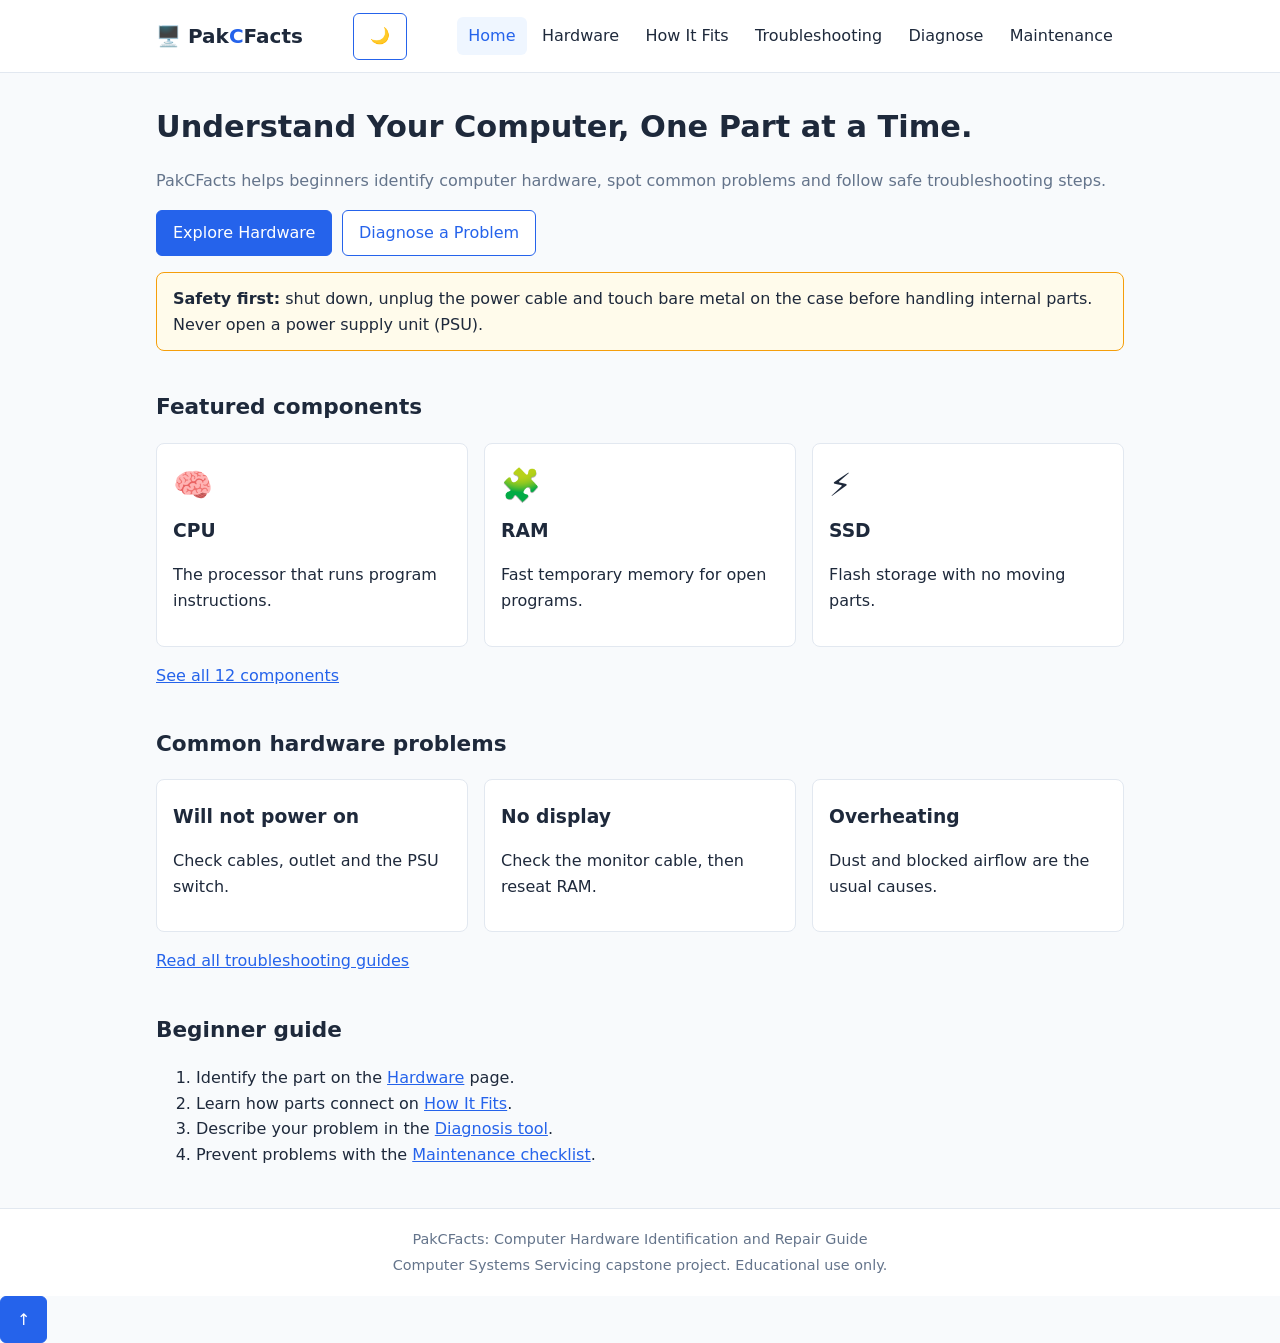
==== index.html @ eb408b49 "Add files via upload" ====
<!DOCTYPE html> 
<html lang="en">
<head>
  <meta charset="UTF-8">
  <meta name="viewport" content="width=device-width, initial-scale=1">
  <title>Home | PakCFacts</title>
  <link rel="stylesheet" href="style.css">
</head>
<body>

  <!-- ===== Header and menu (same on every page; edit all six files to change it) ===== -->
  <header>
    <div class="header-inner">
      <a class="logo" href="index.html" aria-label="PakCFacts home">🖥️ Pak<span>C</span>Facts</a>
      <button id="menuButton" class="outline" aria-expanded="false" aria-controls="nav">Menu</button>
      <button id="themeToggle" class="outline" aria-label="Toggle dark mode" aria-pressed="false">🌙</button>
      <nav id="nav" aria-label="Main">
        <ul>
          <li><a href="index.html" aria-current="page">Home</a></li>
          <li><a href="hardware.html">Hardware</a></li>
          <li><a href="components.html">How It Fits</a></li>
          <li><a href="troubleshooting.html">Troubleshooting</a></li>
          <li><a href="diagnostics.html">Diagnose</a></li>
          <li><a href="maintenance.html">Maintenance</a></li>
        </ul>
      </nav>
    </div>
  </header>

  <!-- ===== Page content ===== -->
  <main>
    <h1>Understand Your Computer, One Part at a Time.</h1>
    <p class="subtitle">PakCFacts helps beginners identify computer hardware, spot common problems and follow safe troubleshooting steps.</p>

    <div class="row">
      <a class="btn" href="hardware.html">Explore Hardware</a>
      <a class="btn outline" href="diagnostics.html">Diagnose a Problem</a>
    </div>

    <div class="safety-note" role="note">
      <b>Safety first:</b> shut down, unplug the power cable and touch bare metal on the case before handling internal parts. Never open a power supply unit (PSU).
    </div>

    <h2>Featured components</h2>
    <div class="grid">
      <div class="card">
        <div class="icon" aria-hidden="true">🧠</div>
        <h3>CPU</h3>
        <p>The processor that runs program instructions.</p>
      </div>
      <div class="card">
        <div class="icon" aria-hidden="true">🧩</div>
        <h3>RAM</h3>
        <p>Fast temporary memory for open programs.</p>
      </div>
      <div class="card">
        <div class="icon" aria-hidden="true">⚡</div>
        <h3>SSD</h3>
        <p>Flash storage with no moving parts.</p>
      </div>
    </div>
    <p><a href="hardware.html">See all 12 components</a></p>

    <h2>Common hardware problems</h2>
    <div class="grid">
      <div class="card">
        <h3>Will not power on</h3>
        <p>Check cables, outlet and the PSU switch.</p>
      </div>
      <div class="card">
        <h3>No display</h3>
        <p>Check the monitor cable, then reseat RAM.</p>
      </div>
      <div class="card">
        <h3>Overheating</h3>
        <p>Dust and blocked airflow are the usual causes.</p>
      </div>
    </div>
    <p><a href="troubleshooting.html">Read all troubleshooting guides</a></p>

    <h2>Beginner guide</h2>
    <ol>
      <li>Identify the part on the <a href="hardware.html">Hardware</a> page.</li>
      <li>Learn how parts connect on <a href="components.html">How It Fits</a>.</li>
      <li>Describe your problem in the <a href="diagnostics.html">Diagnosis tool</a>.</li>
      <li>Prevent problems with the <a href="maintenance.html">Maintenance checklist</a>.</li>
    </ol>
  </main>

  <!-- ===== Footer (same on every page) ===== -->
  <footer>
    <p>PakCFacts: Computer Hardware Identification and Repair Guide</p>
    <p>Computer Systems Servicing capstone project. Educational use only.</p>
  </footer>

  <script src="script.js"></script>
  <button id="backToTop" aria-label="Back to top">↑</button>
</body>
</html>
---- style.css ----
/* ==========================================================================
   PakCFacts styles

   Contents
     1. Colors (change the look of the whole site here)
     2. Page basics
     3. Header and navigation
     4. Headings and text
     5. Cards and grids
     6. Buttons
     7. Forms
     8. Tables
     9. Checklist, progress bar and expandable guides
    10. Diagram
    11. Footer
    12. Small screens (phones)
    */


/* ---------- 1. Colors ---------- */
:root {
  --text:           #1E293B;   /* main text */
  --text-muted:     #64748B;   /* gray text: subtitles, notes */
  --accent:         #2563EB;   /* blue: links, buttons, highlights */
  --accent-light:   #EFF6FF;   /* pale blue: hovered menu item */
  --page-bg:        #F8FAFC;   /* page background */
  --white:          #FFFFFF;   /* cards, header, footer */
  --border:         #E2E8F0;   /* thin gray lines */
  --warning-bg:     #FFFBEB;   /* safety note background */
  --warning-border: #F59E0B;   /* safety note border */
}

/* Dark mode colors - activated when <html class="dark-mode"> */
html.dark-mode {
  --text:           #F1F5F9;
  --text-muted:     #94A3B8;
  --accent:         #60A5FA;
  --accent-light:   #1E3A5F;
  --page-bg:        #0F172A;
  --white:          #1E293B;
  --border:         #334155;
  --warning-bg:     #451A03;
  --warning-border: #FBBF24;
}


/* ---------- 2. Page basics ---------- */
* {
  box-sizing: border-box;      /* padding and borders stay inside the set width */
}

body {
  margin: 0;
  font: 16px/1.6 system-ui, -apple-system, "Segoe UI", sans-serif;
  color: var(--text);
  background: var(--page-bg);
}

a {
  color: var(--accent);
}

/* Visible outline when moving around with the keyboard */
:focus-visible {
  outline: 3px solid var(--accent);
  outline-offset: 2px;
}

/* Keeps the page content centered and not too wide */
.header-inner,
main {
  max-width: 1000px;
  margin: auto;
  padding: 0.8rem 1rem;
}

main {
  padding: 1.5rem 1rem;
}


/* ---------- 3. Header and navigation ---------- */
header {
  background: var(--white);
  border-bottom: 1px solid var(--border);
}

.header-inner {
  display: flex;
  justify-content: space-between;
  align-items: center;
  flex-wrap: wrap;
  gap: 0.5rem;
}

.logo {
  font-weight: 700;
  font-size: 1.25rem;
  text-decoration: none;
  color: var(--text);
}

.logo span {                    /* the blue "C" in PakCFacts */
  color: var(--accent);
}

nav ul {
  list-style: none;
  display: flex;
  flex-wrap: wrap;
  gap: 0.25rem;
  margin: 0;
  padding: 0;
}

nav a {
  display: block;
  padding: 0.4rem 0.7rem;
  border-radius: 6px;
  text-decoration: none;
  color: var(--text);
}

/* Hovered link, and the link for the page you are on */
nav a:hover,
nav a[aria-current] {
  background: var(--accent-light);
  color: var(--accent);
}

/* The Menu button is only shown on phones (see section 12) */
#menuButton {
  display: none;
}


/* ---------- 4. Headings and text ---------- */
h1 {
  font-size: 1.9rem;
  margin: 0.2em 0;
}

h2 {
  font-size: 1.35rem;
  margin-top: 1.8em;
}

h3 {
  margin: 0.3em 0;
}

.subtitle,
.muted {
  color: var(--text-muted);
}

/* Yellow "Safety first" box */
.safety-note {
  background: var(--warning-bg);
  border: 1px solid var(--warning-border);
  border-radius: 8px;
  padding: 0.8rem 1rem;
  margin: 1rem 0;
}

/* A horizontal line of items, such as buttons or search controls */
.row {
  display: flex;
  flex-wrap: wrap;
  align-items: center;
  gap: 0.6rem;
  margin: 1rem 0;
}

.icon {
  font-size: 2rem;
}


/* ---------- 5. Cards and grids ---------- */
.card {
  background: var(--white);
  border: 1px solid var(--border);
  border-radius: 8px;
  padding: 1rem;
  margin: 0.8rem 0;
}

.card h2 {
  font-size: 1.15rem;
  margin: 0.3em 0;
}

/* Cards in columns that wrap automatically (min width 280px each) */
.grid {
  display: grid;
  grid-template-columns: repeat(auto-fill, minmax(280px, 1fr));
  gap: 1rem;
}

.grid .card {
  margin: 0;                    /* the grid gap already spaces the cards */
}


/* ---------- 6. Buttons ---------- */
/* Works for <button> elements and for links styled with class="btn" */
.btn,
button {
  display: inline-block;
  background: var(--accent);
  color: var(--white);
  border: 1px solid var(--accent);
  border-radius: 6px;
  padding: 0.6rem 1rem;
  font: inherit;
  text-decoration: none;
  cursor: pointer;
}

/* Add class="outline" for a white button with a blue border */
.btn.outline,
button.outline {
  background: var(--white);
  color: var(--accent);
}

button:disabled {
  opacity: 0.5;
  cursor: not-allowed;
}

/* Full-width answer buttons in the diagnosis tool */
.answer-button {
  display: block;
  width: 100%;
  margin: 0.5rem 0;
  text-align: left;
}


/* ---------- 7. Forms ---------- */
input[type=search],
select {
  padding: 0.55rem;
  border: 1px solid var(--border);
  border-radius: 6px;
  font: inherit;
}

input[type=search] {
  min-width: 240px;
}


/* ---------- 8. Tables ---------- */
table {
  border-collapse: collapse;
  background: var(--white);
  margin: 1rem 0;
  min-width: 480px;
}

th,
td {
  border: 1px solid var(--border);
  padding: 0.5rem 0.7rem;
  text-align: left;
}

caption {
  text-align: left;
  font-weight: 700;
  padding: 0.3rem 0;
}

/* Lets a wide table scroll sideways instead of stretching the page */
.table-scroll {
  overflow-x: auto;
}


/* ---------- 9. Checklist, progress bar and expandable guides ---------- */
.checklist-item {
  display: block;
  padding: 0.4rem 0;
}

.progress-bar {
  width: 100%;
}

details {
  margin: 0.6rem 0;
}

summary {
  cursor: pointer;
  font-weight: 600;
}


/* ---------- 10. Diagram (How It Fits page) ---------- */
.diagram {
  width: 100%;
  max-width: 640px;
  background: var(--white);
  border: 1px solid var(--border);
  border-radius: 8px;
}


/* ---------- 11. Footer ---------- */
footer {
  background: var(--white);
  border-top: 1px solid var(--border);
  text-align: center;
  padding: 1rem;
  color: var(--text-muted);
  font-size: 0.9rem;
}

footer p {
  margin: 0.2rem;
}


/* ---------- 12. Small screens (phones) ---------- */
@media (max-width: 640px) {
  /* Show the Menu button and hide the links until it is pressed */
  #menuButton {
    display: block;
  }

  nav {
    width: 100%;
  }

  nav ul {
    display: none;
    flex-direction: column;
  }

  /* script.js adds the "open" class when the Menu button is pressed */
  nav.open ul {
    display: flex;
  }
}
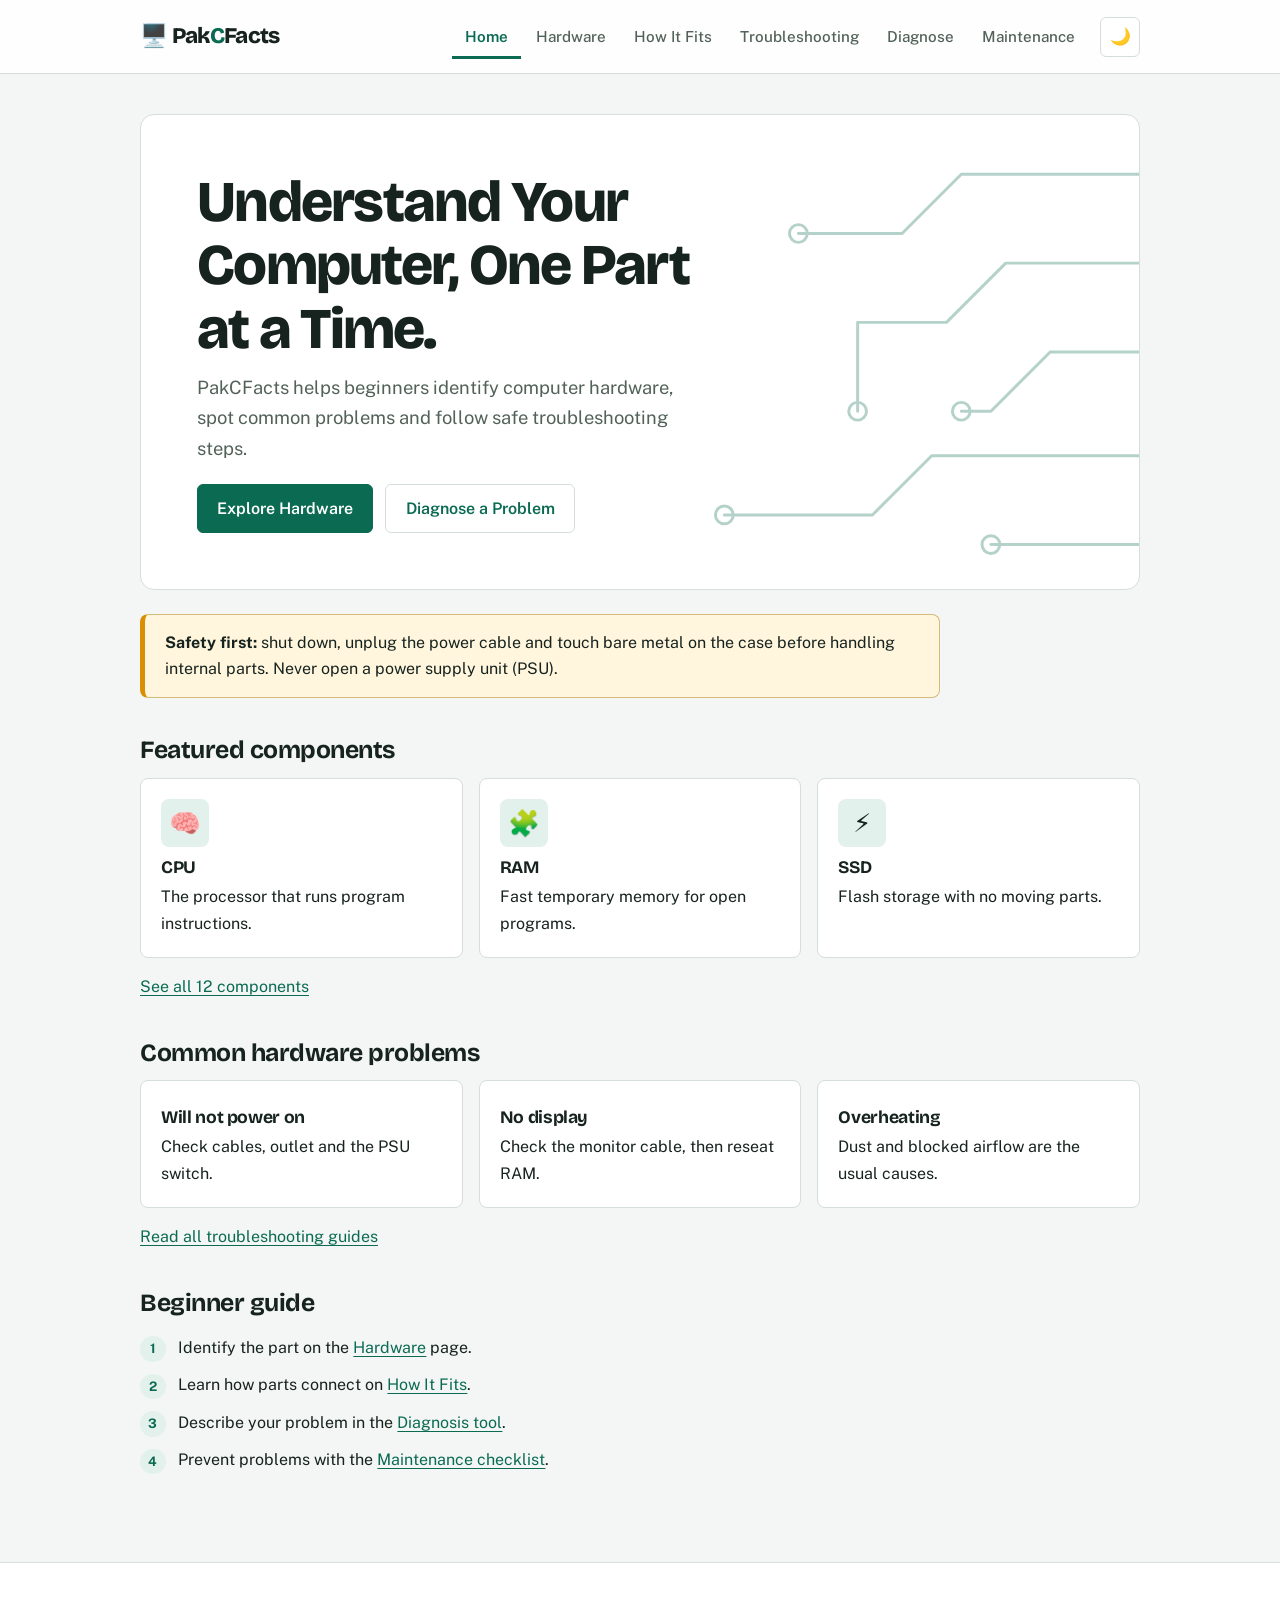
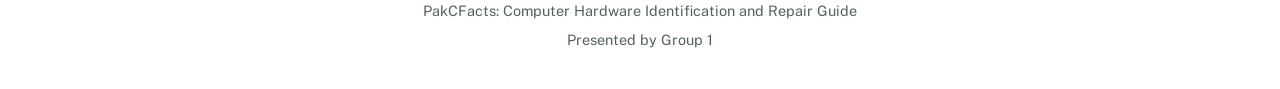
==== commit a338bb9c: "Add files via upload" ====
--- a/index.html
+++ b/index.html
@@ -29,13 +29,15 @@
 
   <!-- ===== Page content ===== -->
   <main>
-    <h1>Understand Your Computer, One Part at a Time.</h1>
-    <p class="subtitle">PakCFacts helps beginners identify computer hardware, spot common problems and follow safe troubleshooting steps.</p>
+    <section class="hero">
+      <h1>Understand Your Computer, One Part at a Time.</h1>
+      <p class="subtitle">PakCFacts helps beginners identify computer hardware, spot common problems and follow safe troubleshooting steps.</p>
 
-    <div class="row">
-      <a class="btn" href="hardware.html">Explore Hardware</a>
-      <a class="btn outline" href="diagnostics.html">Diagnose a Problem</a>
-    </div>
+      <div class="row">
+        <a class="btn" href="hardware.html">Explore Hardware</a>
+        <a class="btn outline" href="diagnostics.html">Diagnose a Problem</a>
+      </div>
+    </section>
 
     <div class="safety-note" role="note">
       <b>Safety first:</b> shut down, unplug the power cable and touch bare metal on the case before handling internal parts. Never open a power supply unit (PSU).
@@ -90,7 +92,7 @@
   <!-- ===== Footer (same on every page) ===== -->
   <footer>
     <p>PakCFacts: Computer Hardware Identification and Repair Guide</p>
-    <p>Computer Systems Servicing capstone project. Educational use only.</p>
+    <p>Presented by Group 1</p>
   </footer>
 
   <script src="script.js"></script>
--- a/style.css
+++ b/style.css
@@ -2,151 +2,265 @@
    PakCFacts styles
 
    Contents
-     1. Colors (change the look of the whole site here)
-     2. Page basics
+     1. Colors, fonts and sizes (change the look here)
+     2. Page basics and page transition
      3. Header and navigation
-     4. Headings and text
-     5. Cards and grids
-     6. Buttons
-     7. Forms
-     8. Tables
-     9. Checklist, progress bar and expandable guides
-    10. Diagram
-    11. Footer
-    12. Small screens (phones)
-    */
-
-
-/* ---------- 1. Colors ---------- */
+     4. Headings, text and lists
+     5. Cards, grids and the home hero
+     6. Hardware cards
+     7. Buttons
+     8. Forms and the hardware toolbar
+     9. Tables
+    10. Troubleshooting guides (expandable)
+    11. Diagnose tool
+    12. Maintenance checklist and progress bar
+    13. Diagram
+    14. Back-to-top button and footer
+    15. Small screens (phones)
+   ========================================================================== */
+
+@import url("https://fonts.googleapis.com/css2?family=Bricolage+Grotesque:opsz,wght@12..96,600..800&family=Public+Sans:wght@400;500;600;700&display=swap");
+
+
+/* ---------- 1. Colors, fonts and sizes ---------- */
 :root {
-  --text:           #1E293B;   /* main text */
-  --text-muted:     #64748B;   /* gray text: subtitles, notes */
-  --accent:         #2563EB;   /* blue: links, buttons, highlights */
-  --accent-light:   #EFF6FF;   /* pale blue: hovered menu item */
-  --page-bg:        #F8FAFC;   /* page background */
-  --white:          #FFFFFF;   /* cards, header, footer */
-  --border:         #E2E8F0;   /* thin gray lines */
-  --warning-bg:     #FFFBEB;   /* safety note background */
-  --warning-border: #F59E0B;   /* safety note border */
+  color-scheme: light;
+
+  --font-display:   "Bricolage Grotesque", "Segoe UI", system-ui, sans-serif;
+  --font-body:      "Public Sans", system-ui, -apple-system, "Segoe UI", Roboto, sans-serif;
+
+  --text:           #17231F;   /* main text */
+  --text-muted:     #526259;   /* subtitles, notes */
+  --accent:         #0B6B52;   /* circuit-board green: links, buttons */
+  --accent-hover:   #08513E;
+  --accent-light:   #E3F1EC;   /* pale green: hovered items, icon chips */
+  --on-accent:      #FFFFFF;   /* text on top of the accent color */
+  --page-bg:        #F3F6F4;
+  --white:          #FFFFFF;   /* surface: cards, header, footer */
+  --border:         #D5DED9;
+  --warning-bg:     #FFF6DD;
+  --warning-border: #D98E04;
+
+  /* One color per hardware category (used on the Hardware page) */
+  --cat-processing: #1F5FC8;
+  --cat-memory:     #6B3FC4;
+  --cat-power:      #A8550A;
+  --cat-connect:    #2B6E7A;
+
+  --radius-sm:      6px;
+  --radius-md:      8px;
+  --radius-lg:      14px;
+  --transition:     background-color .15s ease, border-color .15s ease, color .15s ease;
+
+  /* Circuit-trace picture used in the home page hero */
+  --trace: url("data:image/svg+xml,%3Csvg xmlns='http://www.w3.org/2000/svg' viewBox='0 0 420 320' fill='none' stroke='%230B6B52' stroke-width='2' stroke-linejoin='round' stroke-linecap='round' opacity='.3'%3E%3Cpath d='M420 40H300L260 80H190'/%3E%3Cpath d='M420 100H330L290 140H230V200'/%3E%3Cpath d='M420 160H360L320 200H300'/%3E%3Cpath d='M420 230H280L240 270H140'/%3E%3Cpath d='M420 290H320'/%3E%3Ccircle cx='190' cy='80' r='6'/%3E%3Ccircle cx='230' cy='200' r='6'/%3E%3Ccircle cx='300' cy='200' r='6'/%3E%3Ccircle cx='140' cy='270' r='6'/%3E%3Ccircle cx='320' cy='290' r='6'/%3E%3C/svg%3E");
 }
 
 /* Dark mode colors - activated when <html class="dark-mode"> */
 html.dark-mode {
-  --text:           #F1F5F9;
-  --text-muted:     #94A3B8;
-  --accent:         #60A5FA;
-  --accent-light:   #1E3A5F;
-  --page-bg:        #0F172A;
-  --white:          #1E293B;
-  --border:         #334155;
-  --warning-bg:     #451A03;
-  --warning-border: #FBBF24;
-}
-
-
-/* ---------- 2. Page basics ---------- */
+  color-scheme: dark;
+
+  --text:           #E6EFEA;
+  --text-muted:     #98ABA1;
+  --accent:         #3FBF98;
+  --accent-hover:   #6BD6B4;
+  --accent-light:   rgba(63, 191, 152, 0.14);
+  --on-accent:      #05241A;
+  --page-bg:        #0C1411;
+  --white:          #131E19;
+  --border:         #25382F;
+  --warning-bg:     #33260A;
+  --warning-border: #E0A93B;
+
+  --cat-processing: #6FA3F5;
+  --cat-memory:     #A98BF0;
+  --cat-power:      #F0A04B;
+  --cat-connect:    #5DBBC9;
+
+  --trace: url("data:image/svg+xml,%3Csvg xmlns='http://www.w3.org/2000/svg' viewBox='0 0 420 320' fill='none' stroke='%233FBF98' stroke-width='2' stroke-linejoin='round' stroke-linecap='round' opacity='.3'%3E%3Cpath d='M420 40H300L260 80H190'/%3E%3Cpath d='M420 100H330L290 140H230V200'/%3E%3Cpath d='M420 160H360L320 200H300'/%3E%3Cpath d='M420 230H280L240 270H140'/%3E%3Cpath d='M420 290H320'/%3E%3Ccircle cx='190' cy='80' r='6'/%3E%3Ccircle cx='230' cy='200' r='6'/%3E%3Ccircle cx='300' cy='200' r='6'/%3E%3Ccircle cx='140' cy='270' r='6'/%3E%3Ccircle cx='320' cy='290' r='6'/%3E%3C/svg%3E");
+}
+
+
+/* ---------- 2. Page basics and page transition ---------- */
+/* The page-to-page transition only runs for people who have not asked for less motion. */
+@media (prefers-reduced-motion: no-preference) {
+  @view-transition {
+    navigation: auto;
+  }
+}
+
 * {
-  box-sizing: border-box;      /* padding and borders stay inside the set width */
+  box-sizing: border-box;
+}
+
+html {
+  scroll-padding-top: 5rem;   /* keeps jump targets clear of the sticky header */
 }
 
 body {
   margin: 0;
-  font: 16px/1.6 system-ui, -apple-system, "Segoe UI", sans-serif;
+  font: 1rem/1.65 var(--font-body);
   color: var(--text);
   background: var(--page-bg);
+  -webkit-font-smoothing: antialiased;
+  overflow-x: hidden;
 }
 
 a {
   color: var(--accent);
-}
-
-/* Visible outline when moving around with the keyboard */
+  text-underline-offset: 3px;
+  transition: var(--transition);
+}
+
+a:hover {
+  color: var(--accent-hover);
+}
+
 :focus-visible {
-  outline: 3px solid var(--accent);
-  outline-offset: 2px;
-}
-
-/* Keeps the page content centered and not too wide */
+  outline: 2px solid var(--accent);
+  outline-offset: 3px;
+}
+
+[hidden] {
+  display: none !important;
+}
+
 .header-inner,
 main {
-  max-width: 1000px;
+  max-width: 1040px;
   margin: auto;
-  padding: 0.8rem 1rem;
 }
 
 main {
-  padding: 1.5rem 1rem;
+  padding: 2.5rem 1.25rem 1rem;
+  animation: slideIn .35s cubic-bezier(0.16, 1, 0.3, 1);
+}
+
+/* Short slide-in when a page loads */
+@keyframes slideIn {
+  from { opacity: 0; transform: translateX(18px); }
+  to   { opacity: 1; transform: none; }
+}
+
+@media (prefers-reduced-motion: reduce) {
+  main { animation: none; }
+  html { scroll-behavior: auto; }
 }
 
 
 /* ---------- 3. Header and navigation ---------- */
 header {
-  background: var(--white);
+  position: sticky;
+  top: 0;
+  z-index: 100;
+  background: color-mix(in srgb, var(--white) 88%, transparent);
+  backdrop-filter: blur(10px);
+  -webkit-backdrop-filter: blur(10px);
   border-bottom: 1px solid var(--border);
 }
 
 .header-inner {
   display: flex;
-  justify-content: space-between;
   align-items: center;
   flex-wrap: wrap;
-  gap: 0.5rem;
+  gap: 0.5rem 0.75rem;
+  padding: 0.6rem 1.25rem;
 }
 
 .logo {
-  font-weight: 700;
-  font-size: 1.25rem;
+  margin-right: auto;
+  font-family: var(--font-display);
+  font-weight: 800;
+  font-size: 1.4rem;
+  letter-spacing: -0.03em;
   text-decoration: none;
   color: var(--text);
 }
 
-.logo span {                    /* the blue "C" in PakCFacts */
+.logo:hover {
+  color: var(--text);
+}
+
+.logo span {
   color: var(--accent);
 }
+
+/* Order on desktop: logo, links, theme button */
+nav            { order: 2; }
+#menuButton    { order: 2; }
+#themeToggle   { order: 3; }
 
 nav ul {
   list-style: none;
   display: flex;
   flex-wrap: wrap;
-  gap: 0.25rem;
+  gap: 0.15rem;
   margin: 0;
   padding: 0;
 }
 
 nav a {
   display: block;
-  padding: 0.4rem 0.7rem;
-  border-radius: 6px;
+  padding: 0.6rem 0.8rem;
+  border-radius: var(--radius-sm) var(--radius-sm) 0 0;
   text-decoration: none;
+  color: var(--text-muted);
+  font-weight: 500;
+  font-size: 0.95rem;
+}
+
+nav a:hover {
+  background: var(--accent-light);
   color: var(--text);
 }
 
-/* Hovered link, and the link for the page you are on */
-nav a:hover,
+/* The page you are on: green underline */
 nav a[aria-current] {
-  background: var(--accent-light);
   color: var(--accent);
-}
-
-/* The Menu button is only shown on phones (see section 12) */
+  font-weight: 600;
+  box-shadow: inset 0 -3px 0 var(--accent);
+}
+
 #menuButton {
   display: none;
-}
-
-
-/* ---------- 4. Headings and text ---------- */
+  height: 2.5rem;
+  padding-top: 0;
+  padding-bottom: 0;
+}
+
+#themeToggle {
+  width: 2.5rem;
+  height: 2.5rem;
+  padding: 0;
+  font-size: 1.05rem;
+}
+
+
+/* ---------- 4. Headings, text and lists ---------- */
+h1, h2, h3 {
+  font-family: var(--font-display);
+  letter-spacing: -0.02em;
+  line-height: 1.2;
+}
+
 h1 {
-  font-size: 1.9rem;
-  margin: 0.2em 0;
+  font-size: clamp(2rem, 4.5vw, 2.8rem);
+  margin: 0 0 0.4rem;
+  font-weight: 800;
+  letter-spacing: -0.03em;
+  line-height: 1.1;
 }
 
 h2 {
-  font-size: 1.35rem;
-  margin-top: 1.8em;
+  font-size: 1.55rem;
+  margin: 2.4rem 0 0.75rem;
+  font-weight: 700;
 }
 
 h3 {
+  font-size: 1.1rem;
   margin: 0.3em 0;
+  font-weight: 700;
 }
 
 .subtitle,
@@ -154,195 +268,816 @@
   color: var(--text-muted);
 }
 
-/* Yellow "Safety first" box */
+.subtitle {
+  font-size: 1.1rem;
+  max-width: 60ch;
+  margin: 0 0 1.25rem;
+}
+
+main > p,
+main > ul,
+main > ol {
+  max-width: 70ch;
+}
+
+ul {
+  padding-left: 1.25rem;
+}
+
+li {
+  margin: 0.3rem 0;
+}
+
+li::marker {
+  color: var(--accent);
+}
+
+/* Numbered lists are always real sequences (steps), so they get step badges */
+main ol {
+  list-style: none;
+  counter-reset: step;
+  padding: 0;
+}
+
+main ol > li {
+  counter-increment: step;
+  position: relative;
+  padding-left: 2.4rem;
+  margin: 0.7rem 0;
+}
+
+main ol > li::before {
+  content: counter(step);
+  position: absolute;
+  left: 0;
+  top: 0.1rem;
+  width: 1.6rem;
+  height: 1.6rem;
+  display: grid;
+  place-items: center;
+  border-radius: 50%;
+  background: var(--accent-light);
+  color: var(--accent);
+  font-size: 0.82rem;
+  font-weight: 700;
+}
+
 .safety-note {
   background: var(--warning-bg);
-  border: 1px solid var(--warning-border);
-  border-radius: 8px;
-  padding: 0.8rem 1rem;
-  margin: 1rem 0;
-}
-
-/* A horizontal line of items, such as buttons or search controls */
+  border: 1px solid color-mix(in srgb, var(--warning-border) 45%, var(--border));
+  border-left: 5px solid var(--warning-border);
+  border-radius: var(--radius-md);
+  padding: 0.9rem 1.25rem;
+  margin: 1.5rem 0;
+  max-width: 80ch;
+}
+
 .row {
   display: flex;
   flex-wrap: wrap;
   align-items: center;
-  gap: 0.6rem;
-  margin: 1rem 0;
-}
-
-.icon {
-  font-size: 2rem;
-}
-
-
-/* ---------- 5. Cards and grids ---------- */
+  gap: 0.75rem;
+  margin: 1.25rem 0;
+}
+
+
+/* ---------- 5. Cards, grids and the home hero ---------- */
 .card {
   background: var(--white);
   border: 1px solid var(--border);
-  border-radius: 8px;
-  padding: 1rem;
-  margin: 0.8rem 0;
+  border-radius: var(--radius-md);
+  padding: 1.25rem;
+  margin: 1rem 0;
 }
 
 .card h2 {
-  font-size: 1.15rem;
-  margin: 0.3em 0;
-}
-
-/* Cards in columns that wrap automatically (min width 280px each) */
+  font-size: 1.2rem;
+  margin: 0 0 0.5rem;
+}
+
+.card p {
+  margin: 0.4rem 0 0;
+}
+
 .grid {
   display: grid;
-  grid-template-columns: repeat(auto-fill, minmax(280px, 1fr));
+  grid-template-columns: repeat(auto-fill, minmax(260px, 1fr));
   gap: 1rem;
 }
 
 .grid .card {
-  margin: 0;                    /* the grid gap already spaces the cards */
-}
-
-
-/* ---------- 6. Buttons ---------- */
-/* Works for <button> elements and for links styled with class="btn" */
+  margin: 0;
+}
+
+.icon {
+  display: grid;
+  place-items: center;
+  width: 3rem;
+  height: 3rem;
+  margin-bottom: 0.6rem;
+  font-size: 1.6rem;
+  background: var(--accent-light);
+  border-radius: var(--radius-md);
+}
+
+/* Home page intro panel */
+.hero {
+  background-color: var(--white);
+  background-image: var(--trace);
+  background-repeat: no-repeat;
+  background-position: right center;
+  background-size: auto 100%;
+  border: 1px solid var(--border);
+  border-radius: var(--radius-lg);
+  padding: clamp(1.5rem, 5vw, 3.5rem);
+}
+
+.hero h1 {
+  font-size: clamp(2.3rem, 6vw, 3.6rem);
+  max-width: 14ch;
+  margin-bottom: 0.75rem;
+}
+
+.hero .subtitle {
+  font-size: 1.15rem;
+  max-width: 44ch;
+}
+
+.hero .row {
+  margin-bottom: 0;
+}
+
+
+/* ---------- 6. Hardware cards ---------- */
+/* script.js sets data-category on each card; the color below follows it */
+.part {
+  --cat: var(--accent);
+  border-top: 4px solid var(--cat);
+  display: flex;
+  flex-direction: column;
+  gap: 0.9rem;
+}
+
+.part[data-category="Processing"]               { --cat: var(--cat-processing); }
+.part[data-category="Memory and Storage"]       { --cat: var(--cat-memory); }
+.part[data-category="Power and Cooling"]        { --cat: var(--cat-power); }
+.part[data-category="Connectivity and Housing"] { --cat: var(--cat-connect); }
+
+.part-head {
+  display: flex;
+  align-items: center;
+  gap: 0.85rem;
+}
+
+.part-head .icon {
+  flex: none;
+  margin: 0;
+}
+
+.part h2 {
+  font-size: 1.1rem;
+  line-height: 1.25;
+  margin: 0 0 0.3rem;
+}
+
+.tag {
+  display: inline-block;
+  padding: 0.1rem 0.6rem;
+  border-radius: 999px;
+  font-size: 0.78rem;
+  font-weight: 600;
+  color: var(--cat);
+  background: color-mix(in srgb, var(--cat) 13%, transparent);
+}
+
+.part dl {
+  display: grid;
+  gap: 0.7rem;
+  margin: 0;
+}
+
+.part dt {
+  font-size: 0.82rem;
+  font-weight: 700;
+  color: var(--text-muted);
+}
+
+.part dd {
+  margin: 0.1rem 0 0;
+}
+
+/* Failure signs stand out in amber */
+.part .warn {
+  border-left: 3px solid var(--warning-border);
+  padding-left: 0.7rem;
+}
+
+
+/* ---------- 7. Buttons ---------- */
 .btn,
 button {
-  display: inline-block;
+  display: inline-flex;
+  align-items: center;
+  justify-content: center;
   background: var(--accent);
-  color: var(--white);
+  color: var(--on-accent);
   border: 1px solid var(--accent);
-  border-radius: 6px;
-  padding: 0.6rem 1rem;
+  border-radius: var(--radius-sm);
+  padding: 0.65rem 1.2rem;
   font: inherit;
+  font-weight: 600;
   text-decoration: none;
   cursor: pointer;
-}
-
-/* Add class="outline" for a white button with a blue border */
+  transition: var(--transition);
+}
+
+.btn:hover,
+button:hover {
+  background: var(--accent-hover);
+  border-color: var(--accent-hover);
+  color: var(--on-accent);
+  text-decoration: none;
+}
+
 .btn.outline,
 button.outline {
   background: var(--white);
   color: var(--accent);
-}
-
-button:disabled {
-  opacity: 0.5;
+  border-color: var(--border);
+}
+
+.btn.outline:hover,
+button.outline:hover {
+  background: var(--accent-light);
+  color: var(--accent);
+  border-color: var(--accent);
+}
+
+button:disabled,
+.btn:disabled {
+  opacity: 0.45;
   cursor: not-allowed;
 }
 
-/* Full-width answer buttons in the diagnosis tool */
+button.outline:disabled:hover {
+  background: var(--white);
+  border-color: var(--border);
+}
+
+
+/* ---------- 8. Forms and the hardware toolbar ---------- */
+input[type=search],
+select {
+  height: 2.75rem;
+  padding: 0.55rem 0.85rem;
+  border: 1px solid var(--border);
+  background: var(--white);
+  color: var(--text);
+  border-radius: var(--radius-sm);
+  font: inherit;
+  transition: var(--transition);
+}
+
+input[type=search]:focus,
+select:focus {
+  border-color: var(--accent);
+  outline: none;
+  box-shadow: 0 0 0 3px color-mix(in srgb, var(--accent) 22%, transparent);
+}
+
+.toolbar {
+  display: flex;
+  flex-wrap: wrap;
+  align-items: flex-end;
+  gap: 1rem;
+  margin: 1.5rem 0 0.75rem;
+}
+
+.field {
+  display: grid;
+  gap: 0.3rem;
+}
+
+.field label {
+  font-size: 0.85rem;
+  font-weight: 600;
+  color: var(--text-muted);
+}
+
+.field.grow {
+  flex: 1 1 260px;
+}
+
+.field input[type=search] {
+  width: 100%;
+  min-width: 0;
+}
+
+
+/* ---------- 9. Tables ---------- */
+.table-scroll {
+  overflow-x: auto;
+  border: 1px solid var(--border);
+  border-radius: var(--radius-md);
+  margin: 1.25rem 0;
+  background: var(--white);
+}
+
+table {
+  border-collapse: collapse;
+  table-layout: fixed;      /* same column widths in every table */
+  width: 100%;
+  min-width: 480px;
+  margin: 0;
+}
+
+th:first-child,
+td:first-child {
+  width: 30%;
+}
+
+table + table {
+  margin-top: 1.5rem;
+  border-top: 1px solid var(--border);
+}
+
+th,
+td {
+  border-bottom: 1px solid var(--border);
+  padding: 0.75rem 1rem;
+  text-align: left;
+  vertical-align: top;
+}
+
+th {
+  background: var(--accent-light);
+  font-weight: 700;
+}
+
+td:first-child {
+  font-weight: 600;
+}
+
+tr:last-child td {
+  border-bottom: none;
+}
+
+caption {
+  text-align: left;
+  font-family: var(--font-display);
+  font-size: 1.15rem;
+  font-weight: 700;
+  padding: 1rem 1rem 0.6rem;
+}
+
+
+/* ---------- 10. Troubleshooting guides (expandable) ---------- */
+details {
+  background: var(--white);
+  border: 1px solid var(--border);
+  border-radius: var(--radius-md);
+  margin: 0.75rem 0;
+}
+
+details[open] {
+  border-color: color-mix(in srgb, var(--accent) 45%, var(--border));
+}
+
+summary {
+  display: flex;
+  align-items: flex-start;
+  gap: 0.85rem;
+  padding: 1rem 1.25rem;
+  cursor: pointer;
+  list-style: none;
+}
+
+summary::-webkit-details-marker {
+  display: none;
+}
+
+/* Chevron that turns when the guide opens */
+summary::before {
+  content: "";
+  flex: none;
+  width: 0.55rem;
+  height: 0.55rem;
+  margin-top: 0.55rem;
+  border-right: 2px solid var(--accent);
+  border-bottom: 2px solid var(--accent);
+  transform: rotate(-45deg);
+  transition: transform .2s ease;
+}
+
+details[open] > summary::before {
+  transform: rotate(45deg);
+}
+
+summary:hover .guide-title {
+  color: var(--accent);
+}
+
+.summary-text {
+  display: grid;
+  gap: 0.1rem;
+}
+
+.guide-title {
+  font-family: var(--font-display);
+  font-size: 1.15rem;
+  font-weight: 700;
+  letter-spacing: -0.02em;
+}
+
+.guide-symptom {
+  color: var(--text-muted);
+  font-size: 0.95rem;
+}
+
+.guide-body {
+  margin: 0 1.25rem;
+  padding: 0.5rem 0 1.25rem;
+  border-top: 1px solid var(--border);
+}
+
+.guide-body h3 {
+  font-size: 0.95rem;
+  color: var(--accent);
+  margin: 1.1rem 0 0.2rem;
+}
+
+.guide-body p {
+  margin: 0.2rem 0 0;
+}
+
+.guide-body ul {
+  margin: 0.2rem 0 0;
+}
+
+.callout {
+  margin-top: 1.25rem;
+  padding: 0.75rem 1rem 0.9rem;
+  background: var(--warning-bg);
+  border-left: 4px solid var(--warning-border);
+  border-radius: var(--radius-sm);
+}
+
+.callout h3 {
+  color: var(--text);
+  margin-top: 0;
+}
+
+
+/* ---------- 11. Diagnose tool ---------- */
+#progressText {
+  margin: 0 0 0.75rem;
+  font-size: 0.9rem;
+  font-weight: 600;
+}
+
+#diagnosisBox h2 {
+  font-size: 1.15rem;
+  margin: 1.4rem 0 0.4rem;
+}
+
+#diagnosisBox h2:first-child {
+  margin-top: 0;
+}
+
+#diagnosisBox h2.question {
+  font-size: 1.6rem;
+  margin: 0 0 1rem;
+}
+
 .answer-button {
+  display: flex;
+  justify-content: flex-start;
+  width: 100%;
+  margin: 0.5rem 0;
+  padding: 0.9rem 1.1rem;
+  text-align: left;
+  font-weight: 500;
+}
+
+#showStepsButton {
+  margin-top: 1.25rem;
+}
+
+
+/* ---------- 12. Maintenance checklist and progress bar ---------- */
+.checklist-item {
+  display: flex;
+  align-items: center;
+  gap: 0.8rem;
+  padding: 0.75rem 0;
+  border-bottom: 1px solid var(--border);
+  cursor: pointer;
+}
+
+.checklist-item:last-child {
+  border-bottom: none;
+}
+
+.checklist-item input {
+  flex: none;
+  width: 1.25rem;
+  height: 1.25rem;
+  margin: 0;
+  accent-color: var(--accent);
+}
+
+/* Ticked tasks fade and get a line through them */
+.checklist-item:has(input:checked) {
+  color: var(--text-muted);
+  text-decoration: line-through;
+}
+
+.progress-bar {
+  -webkit-appearance: none;
+  appearance: none;
   display: block;
   width: 100%;
-  margin: 0.5rem 0;
-  text-align: left;
-}
-
-
-/* ---------- 7. Forms ---------- */
-input[type=search],
-select {
-  padding: 0.55rem;
-  border: 1px solid var(--border);
-  border-radius: 6px;
-  font: inherit;
-}
-
-input[type=search] {
-  min-width: 240px;
-}
-
-
-/* ---------- 8. Tables ---------- */
-table {
-  border-collapse: collapse;
-  background: var(--white);
+  height: 10px;
+  margin: 0.5rem 0 1rem;
+  border: 0;
+  border-radius: 999px;
+  overflow: hidden;
+  background: var(--border);
+}
+
+.progress-bar::-webkit-progress-bar {
+  background: var(--border);
+  border-radius: 999px;
+}
+
+.progress-bar::-webkit-progress-value {
+  background: var(--accent);
+  border-radius: 999px;
+  transition: width .3s ease;
+}
+
+.progress-bar::-moz-progress-bar {
+  background: var(--accent);
+  border-radius: 999px;
+}
+
+#resetButton {
+  margin-top: 1rem;
+}
+
+
+/* ---------- 13. Diagram ---------- */
+.diagram {
+  display: block;
+  width: 100%;
+  max-width: 760px;
   margin: 1rem 0;
-  min-width: 480px;
-}
-
-th,
-td {
-  border: 1px solid var(--border);
-  padding: 0.5rem 0.7rem;
-  text-align: left;
-}
-
-caption {
-  text-align: left;
-  font-weight: 700;
-  padding: 0.3rem 0;
-}
-
-/* Lets a wide table scroll sideways instead of stretching the page */
-.table-scroll {
-  overflow-x: auto;
-}
-
-
-/* ---------- 9. Checklist, progress bar and expandable guides ---------- */
-.checklist-item {
-  display: block;
-  padding: 0.4rem 0;
-}
-
-.progress-bar {
-  width: 100%;
-}
-
-details {
-  margin: 0.6rem 0;
-}
-
-summary {
-  cursor: pointer;
-  font-weight: 600;
-}
-
-
-/* ---------- 10. Diagram (How It Fits page) ---------- */
-.diagram {
-  width: 100%;
-  max-width: 640px;
   background: var(--white);
   border: 1px solid var(--border);
-  border-radius: 8px;
-}
-
-
-/* ---------- 11. Footer ---------- */
+  border-radius: var(--radius-md);
+}
+
+.diagram text {
+  font-family: var(--font-body);
+  font-weight: 600;
+}
+
+
+/* ---------- Extra layouts used by the inner pages ---------- */
+
+/* Grid variants */
+.grid.four {
+  grid-template-columns: repeat(auto-fit, minmax(190px, 1fr));
+}
+
+.grid.two {
+  grid-template-columns: repeat(2, 1fr);
+}
+
+.grid.split {
+  margin-top: 1rem;
+}
+
+/* How It Fits: small part cards (icon beside text) */
+.part.mini {
+  flex-direction: row;
+  align-items: flex-start;
+  gap: 0.85rem;
+}
+
+.part.mini .icon {
+  flex: none;
+  margin: 0;
+}
+
+.part.mini h3 {
+  margin: 0 0 0.1rem;
+}
+
+.part.mini p {
+  margin: 0;
+}
+
+/* Ticked list for the compatibility checklist */
+ul.checks {
+  list-style: none;
+  padding: 0;
+}
+
+ul.checks li {
+  position: relative;
+  padding-left: 2rem;
+  margin: 0.6rem 0;
+}
+
+ul.checks li::before {
+  content: "";
+  position: absolute;
+  left: 0.45rem;
+  top: 0.3rem;
+  width: 0.4rem;
+  height: 0.8rem;
+  border-right: 2.5px solid var(--accent);
+  border-bottom: 2.5px solid var(--accent);
+  transform: rotate(40deg);
+}
+
+/* Maintenance: cards with lists inside */
+.card ul {
+  margin: 0.4rem 0 0;
+}
+
+.card .icon + h3 {
+  margin: 0.2rem 0 0.4rem;
+}
+
+.callout.wide {
+  max-width: 80ch;
+  margin-top: 0;
+}
+
+.callout.wide p {
+  margin: 0;
+}
+
+/* Diagnose: card with answers in a grid and a footer for Back / Start Over */
+.wizard {
+  max-width: 820px;
+  padding: 1.5rem;
+}
+
+.answers {
+  display: grid;
+  grid-template-columns: repeat(auto-fit, minmax(220px, 1fr));
+  gap: 0.6rem;
+}
+
+.answers .answer-button {
+  margin: 0;
+  justify-content: space-between;
+  gap: 0.75rem;
+}
+
+/* Small chevron at the end of each answer */
+.answer-button::after {
+  content: "";
+  flex: none;
+  width: 0.5rem;
+  height: 0.5rem;
+  border-right: 2px solid currentColor;
+  border-top: 2px solid currentColor;
+  transform: rotate(45deg);
+  opacity: 0.6;
+}
+
+.card-foot {
+  display: flex;
+  flex-wrap: wrap;
+  gap: 0.75rem;
+  margin-top: 1.5rem;
+  padding-top: 1.1rem;
+  border-top: 1px solid var(--border);
+}
+
+/* Troubleshooting: causes/checks beside the steps on wide screens */
+.guide-cols {
+  display: grid;
+  grid-template-columns: repeat(auto-fit, minmax(260px, 1fr));
+  column-gap: 2rem;
+}
+
+.help-card {
+  display: flex;
+  flex-wrap: wrap;
+  align-items: center;
+  justify-content: space-between;
+  gap: 1rem;
+  margin-top: 1.5rem;
+  background: var(--accent-light);
+}
+
+.help-card h2 {
+  margin: 0;
+}
+
+.help-card p {
+  margin: 0.2rem 0 0;
+}
+
+
+/* ---------- 14. Back-to-top button and footer ---------- */
+/* Hidden until script.js adds the "visible" class (after scrolling down) */
+#backToTop {
+  position: fixed;
+  right: 1.25rem;
+  bottom: 1.25rem;
+  z-index: 90;
+  width: 2.75rem;
+  height: 2.75rem;
+  padding: 0;
+  border-radius: 50%;
+  font-size: 1.2rem;
+  opacity: 0;
+  visibility: hidden;
+  transform: translateY(8px);
+  transition: opacity .2s ease, transform .2s ease, visibility .2s, background-color .15s ease;
+}
+
+#backToTop.visible {
+  opacity: 1;
+  visibility: visible;
+  transform: none;
+}
+
 footer {
   background: var(--white);
   border-top: 1px solid var(--border);
   text-align: center;
-  padding: 1rem;
+  padding: 2rem 1.25rem;
   color: var(--text-muted);
   font-size: 0.9rem;
+  margin-top: 3.5rem;
 }
 
 footer p {
-  margin: 0.2rem;
-}
-
-
-/* ---------- 12. Small screens (phones) ---------- */
+  margin: 0.3rem 0;
+}
+
+
+/* ---------- 15. Small screens (phones) ---------- */
 @media (max-width: 640px) {
-  /* Show the Menu button and hide the links until it is pressed */
+  .header-inner,
+  main {
+    padding-left: 1rem;
+    padding-right: 1rem;
+  }
+
+  main {
+    padding-top: 1.75rem;
+  }
+
   #menuButton {
-    display: block;
-  }
-
+    display: inline-flex;
+  }
+
+  /* Links drop to their own row under the logo and buttons */
   nav {
+    order: 4;
     width: 100%;
   }
 
   nav ul {
     display: none;
     flex-direction: column;
-  }
-
-  /* script.js adds the "open" class when the Menu button is pressed */
+    padding-bottom: 0.5rem;
+  }
+
   nav.open ul {
     display: flex;
   }
-}
+
+  nav a {
+    padding: 0.7rem 0.75rem;
+    border-radius: var(--radius-sm);
+  }
+
+  nav a[aria-current] {
+    box-shadow: inset 3px 0 0 var(--accent);
+  }
+
+  .hero {
+    background-image: none;   /* circuit picture would sit behind the text */
+  }
+
+  #diagnosisBox h2.question {
+    font-size: 1.35rem;
+  }
+
+  .grid.two {
+    grid-template-columns: 1fr;
+  }
+
+  .wizard {
+    padding: 1.1rem;
+  }
+}
